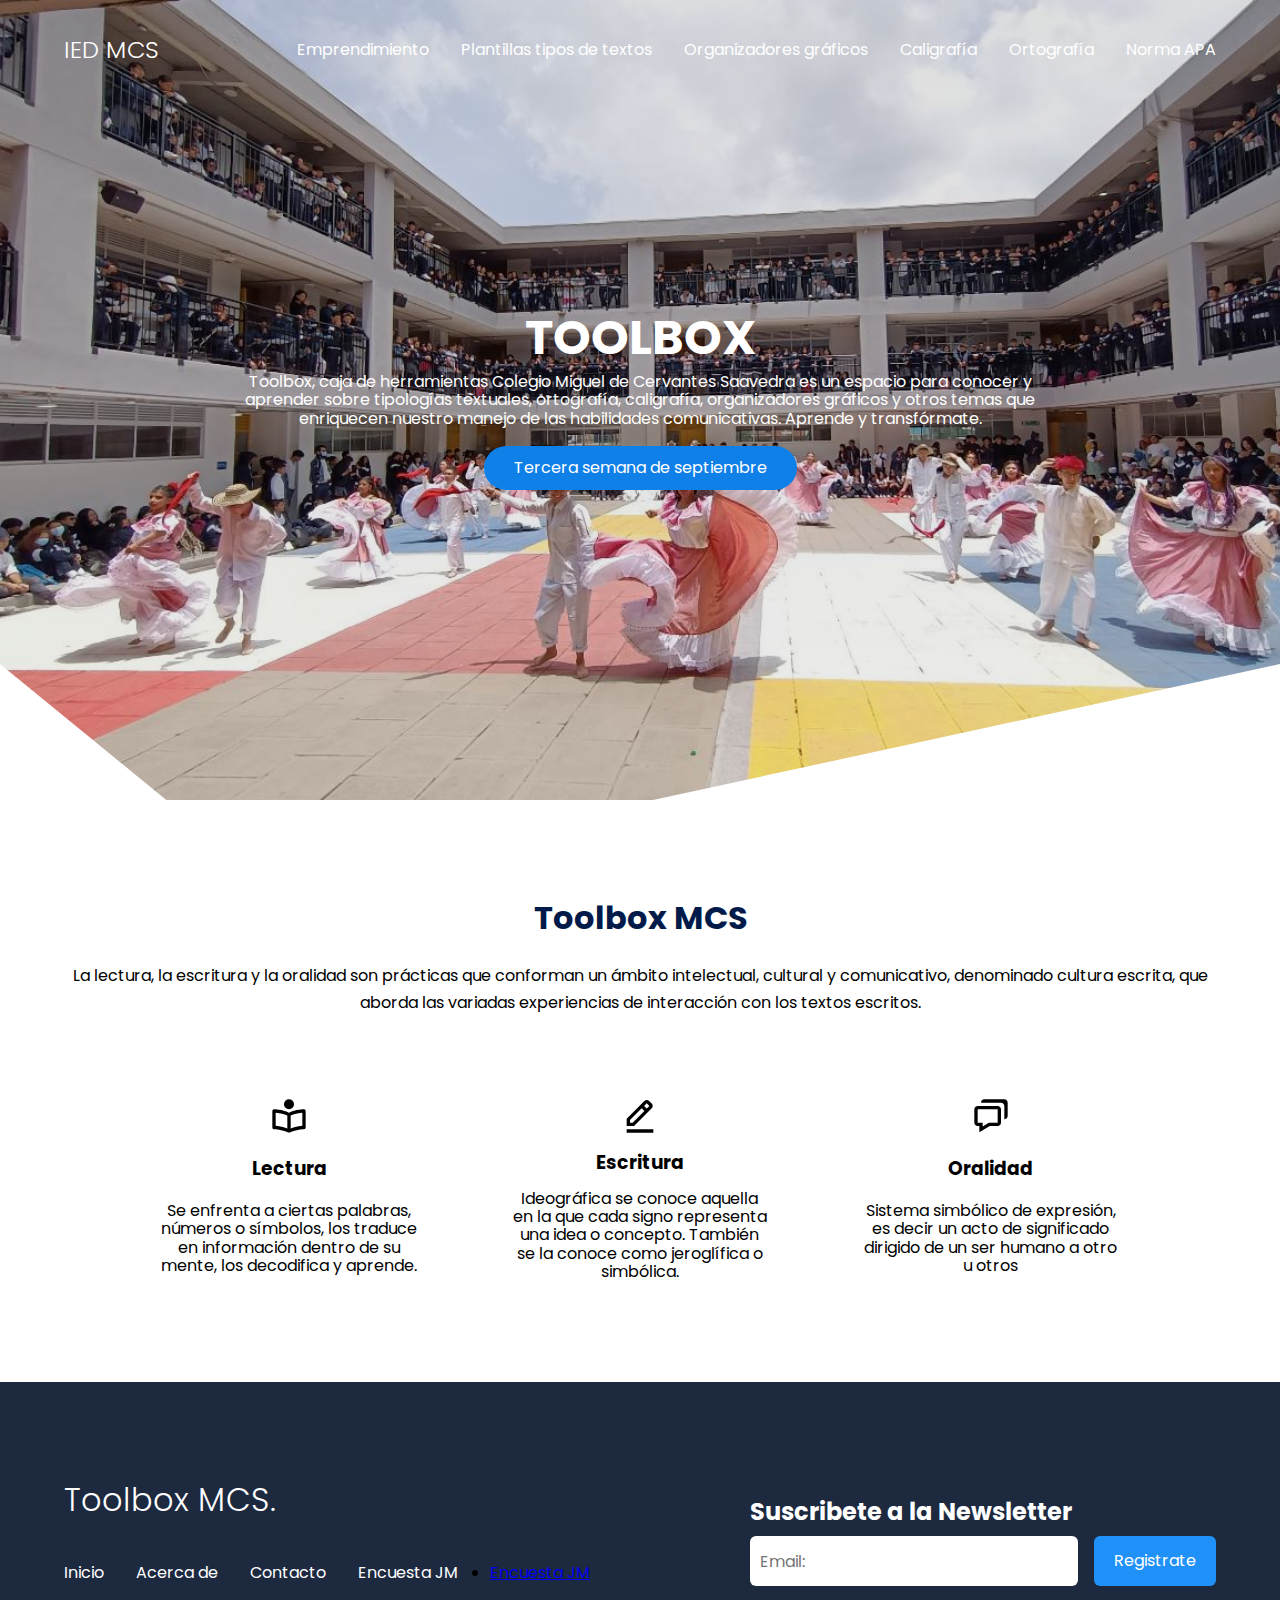
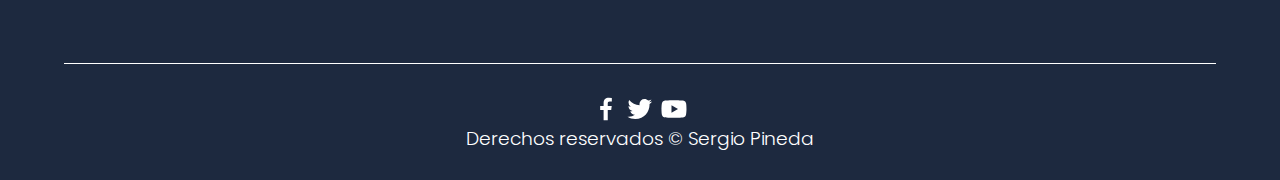
==== index.html @ 1129fce2 "Update index.html" ====
<!DOCTYPE html>
<html lang="es">

<head>
    <meta charset="UTF-8">
    <meta http-equiv="X-UA-Compatible" content="IE=edge">
    <meta name="viewport" content="width=device-width, initial-scale=1.0">
    <title>MCS Toolbox</title>
    <link rel="shortcut icon" href="./images/favicon.ico" type="image/x-icon">
    <link rel="stylesheet" href="./css/normalize.css">
    <link rel="stylesheet" href="./css/estilos.css">
    <link rel="stylesheet" href="./css/estilonav2.css">
        
</head>

<body>

    <header class="hero">
        <nav class="nav container">
            <div class="nav__logo">
                <h2 class="nav__title">IED MCS</h2>
                </div>

            <ul class="nav__link nav__link--menu">
                <li class="nav__items">
                 
		<li class="nav__items">
                    <a href="https://drive.google.com/file/d/1M4Hmr0wz4WWGDsFh67lprQT5qMFjl8t6/view?usp=sharing" class="nav__links" title="Entrepreneurship">Emprendimiento</a>
                </li>
		
		 <li class="nav__items">
                    <a href="./paginas/tiposdetexto.html" class="nav__links" title="Text types">Plantillas tipos de textos</a>
                </li>
		    
		<li class="nav__items">
                    <a href="./paginas/organizadores.html" class="nav__links" title="Graphic organizers" >Organizadores gráficos</a>
                </li>
		    
		<li class="nav__items">
                    <a href="https://drive.google.com/file/d/1VnGH9ucBHNoxlJ9oOllr2O_K7uevEwp2/view?usp=sharing" class="nav__links" title="Handwriting">Caligrafía</a>
                </li>
		    
		 <li class="nav__items">
                    <a href="https://drive.google.com/file/d/1o6JSTlOieGWg8UAKnen7BCKx9Femm-wr/view?usp=sharing" class="nav__links" title="Orthography" >Ortografía</a>
                </li>		    

		<li class="nav__items">
                    <a href="https://drive.google.com/file/d/1o6JSTlOieGWg8UAKnen7BCKx9Femm-wr/view?usp=sharing" class="nav__links" title="APA standard">Norma APA</a>
                </li>

                <img src="./images/close.svg" class="nav__close">
            </ul>

            <div class="nav__menu">
                <img src="./images/menu.svg" class="nav__img">
            </div>
        </nav>

        <section class="hero__container container">
            <h1 class="hero__title">TOOLBOX</h1>
            <p class="hero__paragraph">Toolbox, caja de herramientas Colegio Miguel de Cervantes Saavedra es un espacio para conocer y aprender sobre tipologías textuales, ortografía, caligrafía, organizadores gráficos y otros temas que enriquecen nuestro manejo de las habilidades comunicativas. Aprende y transfórmate.</p>
            <a href="https://youtu.be/tpNEwMJKXX8" class="cta">Tercera semana de septiembre</a>
        </section>
    </header>

    <main>
        <section class="container about">
            <h2 id="dos" class="subtitle">Toolbox MCS</h2>
            <p class="about__paragraph">La lectura, la escritura y la oralidad son prácticas que conforman un ámbito intelectual, cultural y comunicativo, denominado cultura escrita, que aborda
                                       las variadas experiencias de interacción con los textos escritos.</p>

            <div class="about__main">
                <article class="about__icons">
                    <img src="./images/shapes.svg" class="about__icon">
                    <h3 class="about__title">Lectura</h3>
                    <p class="about__paragrah">Se enfrenta a ciertas palabras, números o símbolos, los traduce en información dentro de su mente, los decodifica y aprende.</p>
                </article>

                <article class="about__icons">
                    <img src="./images/paint.svg" class="about__icon">
                    <h3 class="about__title">Escritura</h3>
                    <p class="about__paragrah">Ideográfica se conoce aquella en la que cada signo representa una idea o concepto. También se la conoce como jeroglífica o simbólica.</p>
                </article>

                <article class="about__icons">
                    <img src="./images/code.svg" class="about__icon">
                    <h3 class="about__title">Oralidad</h3>
                    <p class="about__paragrah">Sistema simbólico de expresión, es decir un acto de significado dirigido de un ser humano a otro u otros</p>
                </article>
            </div>
        </section>
    </main>

    <footer class="footer">
        <section class="footer__container container">
            <nav class="nav nav--footer">
                <h2 class="footer__title">Toolbox MCS.</h2>

                <ul class="nav__link nav__link--footer">
                    <li class="nav__items">
                        <a href="#" class="nav__links">Inicio</a>
                    </li>
                    <li class="nav__items">
                        <a href="#" class="nav__links">Acerca de</a>
                    </li>
                    <li class="nav__items">
                        <a href="https://www.facebook.com/CervantesIED" class="nav__links">Contacto</a>
                    </li>
                    <li class="nav__items">
                        <a href="https://drive.google.com/drive/folders/1P22Lfuv4Dfxz0ipXCypvNDdLYRqreiM9?usp=sharing" class="nav__links">Encuesta JM</a>
		    </li>
		    <li>
			<a href="https://drive.google.com/drive/folders/1vfbGb7O2bAz7282rOSH-zXD1gl_t_1X7?usp=sharing"nav__links">Encuesta JM</a>
		    </li>
                </ul>
            </nav>

            <form class="footer__form" action="https://formspree.io/f/mknkkrkj" method="POST">
                <h2 class="footer__newsletter">Suscribete a la Newsletter</h2>
                <div class="footer__inputs">
                    <input type="email" placeholder="Email:" class="footer__input" name="_replyto">
                    <input type="submit" value="Registrate" class="footer__submit">
                </div>
            </form>
        </section>

        <section class="footer__copy container">
            <div class="footer__social">
                <a href="https://www.facebook.com/CervantesIED" class="footer__icons"><img src="./images/facebook.svg" class="footer__img"></a>
                <a href="#" class="footer__icons"><img src="./images/twitter.svg" class="footer__img"></a>
                <a href="https://www.youtube.com/watch?v=6a03DtNA4YU&list=UULFdngsO3Puq1GNEjIs4Jpg5w" class="footer__icons"><img src="./images/youtube.svg" class="footer__img"></a>
            </div>

            <h3 class="footer__copyright">Derechos reservados &copy; Sergio Pineda</h3>
        </section>
    </footer>

    <script src="./js/slider.js"></script>
    <script src="./js/questions.js"></script>
    <script src="./js/menu.js"></script>
</body>

</html>
---- css/estilos.css ----
@import url('https://fonts.googleapis.com/css2?family=Poppins:wght@300;400;600;700&display=swap');

:root {
    --padding-container: 100px 0;
    --color-title: #001A49;
}
html {
    scroll-behavior: smooth;
}

body {
    font-family: 'Poppins', sans-serif;
}

.container {
    width: 90%;
    max-width: 1200px;
    margin: 0 auto;
    overflow: hidden;
    padding: var(--padding-container);
}

.hero {
    width: 100%;
    height: 100vh;
    min-height: 600px;
    max-height: 800px;
    position: relative;
    display: grid;
    grid-template-rows: 100px 1fr;
    color: #fff;
}

.hero::before {
    content: "";
    position: absolute;
    top: 0;
    left: 0;
    width: 100%;
    height: 100%;
    background-image: linear-gradient(180deg, #00000021 0%, #00000013 100%), url('../images/computer.jpeg');
    background-size: cover;
    clip-path: polygon(0 0, 100% 0, 100% 83%, 51% 100%, 13% 100%, 0 83%);
    z-index: -1;
}


/* Nav */

.nav {
    --padding-container: 0;
    height: 100%;
    display: flex;
    align-items: center;
}

.nav__title {
    font-weight: 300;
}

.nav__link {
    margin-left: auto;
    padding: 0;
    display: grid;
    grid-auto-flow: column;
    grid-auto-columns: max-content;
    gap: 2em;
}

.nav__items {
    list-style: none;
    font-size: 16px;
}

.nav__links {
    color: #fff;
    text-decoration: none;
}



.nav__links > ul > li {
        float:left; 
}


.nav li a:hover {
    background-color: rgb(250, 226, 87);
}

.nav__menu {
    margin-left: auto;
    cursor: pointer;
    display: none;
}

.nav__img {
    display: block;
    width: 30px;
}


.nav__close {
    display: var(--show, none);
}


/* Hero container */

.hero__container {
    max-width: 800px;
    --padding-container: 0;
    display: grid;
    grid-auto-rows: max-content;
    align-content: center;
    gap: 0.5em;
    padding-bottom: 100px;
    text-align: center;
}

.hero__title {
    font-size: 3rem;
}

.hero__paragraph {
    margin-bottom: 10px;
}

.cta {
    display: inline-block;
    background-color: #1080e9;
    justify-self: center;
    color: #fff;
    text-decoration: none;
    padding: 13px 30px;
    border-radius: 32px;
}

/* About */

.about {
    text-align: center;
}

.subtitle {
    color: var(--color-title);
    font-size: 2rem;
    margin-bottom: 25px;
}


.about__paragraph {
    line-height: 1.7;
}

.about__main {
    padding-top: 80px;
    display: grid;
    width: 90%;
    margin: 0 auto;
    gap: 1em;
    overflow: hidden;
    grid-template-columns: repeat(auto-fit, minmax(260px, auto));
}


.about__icons {
    display: grid;
    gap: 1em;
    justify-items: center;
    width: 260px;
    overflow: hidden;
    margin: 0 auto;
}

.about__icon {
    width: 40px;
}

/* Knowledge */

.knowledge {
    background-color: #e5e5f7;
    background-image: radial-gradient(#444cf7 0.5px, transparent 0.5px), radial-gradient(#444cf7 0.5px, #e5e5f7 0.5px);
    background-size: 20px 20px;
    background-position: 0 0, 10px 10px;
    overflow: hidden;
}

.knowledge__container{
    display: grid;
    grid-template-columns: 1fr 1fr;
    gap: 1em;
    align-items: center;
}

.knowledge__picture{
    max-width: 500px;
}

.knowledge__paragraph{
    line-height: 1.7;
    margin-bottom: 15px;
}

.knowledge__img{
    width: 100%;
    display: block;
}

/* price */

.price{
    text-align: center;
}

.price__table{
    padding-top: 60px;
    display: flex;
    flex-wrap: wrap;
    gap: 2.5em;
    justify-content: space-evenly;
    align-items: center;
}

.price__element{
    background-color: #e5e5f7;
    text-align: center;
    border-radius: 10px;
    width: 330px;
    padding: 40px;
    --color-plan: #696871;
    --color-price: #1D293F;
    --bg-cta: #fff;
    --color-cta: #5454D4;
    --color-items: #696871;
}

.price__element--best{
    width: 370px;
    padding: 60px 40px;
    background-color: #FF7143;
    --color-plan: rgb(255 255 255 / 75%);
    --color-price: #fff;
    --bg-cta: #9F3919;
    --color-cta: #FFF;
    --color-items: #fff;
}


.price__name{
    color: var(--color-plan);
    margin-bottom: 15px;
    font-weight: 300;
}

.price__price{
    font-size: 2.5rem;
    color: var(--color-price);
}

.price__items{
    margin-top: 35px;
    display: grid;
    gap: 1em;
    font-weight: 300;
    font-size: 1.2rem;
    margin-bottom: 50px;
    color: var(--color-items);
}

.price__cta{
    display: block;
    padding: 20px 0;
    border-radius: 10px;
    text-decoration: none;
    background-color: var(--bg-cta);
    font-weight: 600;
    color: var(--color-cta);
    box-shadow: 0 0 1px rgba(0, 0, 0, .5);
}

/* Testimony */

.testimony{
    background-color: #e5e5f7;
}

.testimony__container{
    display: grid;
    grid-template-columns: 50px 1fr 50px;
    gap: 1em;
    align-items: center;
}

.testimony__body{
    display: grid;
    grid-template-columns: 1fr max-content;
    justify-content: space-between;
    align-items: center;
    gap: 2em;
    grid-column: 2/3;
    grid-row: 1/2;
    opacity: 0;
    pointer-events: none;
}


.testimony__body--show{
    pointer-events: unset;
    opacity: 1;
    transition: opacity 1.5s ease-in-out;
}

.testimony__img{
    width: 250px;
    height: 250px;
    border-radius: 50%;
    object-fit: cover;
    object-position: 50% 30%;
}

.testimony__texts{
    max-width: 700px;
}

.testimony__course{
    background-color: royalblue;
    color: #fff;
    display: inline-block;
    padding: 5px;
}

.testimony__arrow{
    width: 90%;
    cursor: pointer;
}

/* Questions */

.questions{
    text-align: center;
}

.questions__container{
    display: grid;
    gap: 2em;
    padding-top: 50px;
    padding-bottom: 100px;
}

.questions__padding{
    padding: 0;
    transition: padding .3s;
    border: 1px solid #5454D4;
    border-radius: 6px;
}

.questions__padding--add{
    padding-bottom: 30px;
}

.questions__answer{
    padding: 0 30px 0;
    overflow: hidden;
}

.questions__title{
    text-align: left;
    display: flex;
    font-size: 20px;
    padding: 30px 0 30px;
    cursor: pointer;
    color: var(--color-title);
    justify-content: space-between;
}

.questions__arrow{
    border-radius: 50%;
    background-color: var(--color-title);
    width: 25px;
    height: 25px;
    display: flex;
    justify-content: center;
    align-items: center;
    align-self: flex-end;
    margin-left: 10px;
    transition:  transform .3s;
}

.questions__arrow--rotate{
    transform: rotate(180deg);
}

.questions__show{
    text-align: left;
    height: 0;
    transition: height .3s;
}

.questions__img{
    display: block;
}

.questions__copy{
    width: 60%;
    margin: 0 auto;
    margin-bottom: 30px;
}

/* Footer */

.footer{
    background-color: #1D293F;
}

.footer__title{
    font-weight: 300;
    font-size: 2rem;
    margin-bottom: 30px;
}

.footer__title, .footer__newsletter{
    color: #fff;
}


.footer__container{
    display: flex;
    justify-content: space-between;
    align-items: center;
    border-bottom: 1px solid #fff;
    padding-bottom: 60px;
}

.nav--footer{
    padding-bottom: 20px;
    display: grid;
    gap: 1em;
    grid-auto-flow: row;
    height: 100%;
}

.nav__link--footer{
    display: flex;
    margin: 0;
    margin-right: 20px;
    flex-wrap: wrap;
}

.footer__inputs{
    margin-top: 10px;
    display: flex;
    overflow: hidden;
}

.footer__input{
    background-color: #fff;
    height: 50px;
    display: block;
    padding-left: 10px;
    border-radius: 6px;
    font-size: 1rem;
    outline: none;
    border: none;
    margin-right: 16px;
}

.footer__submit{
    margin-left: auto;
    display: inline-block;
    height: 50px;
    padding: 0 20px ;
    background-color: #2091F9;
    border: none;
    font-size: 1rem;
    color: #fff;
    border-radius: 6px;
    cursor: pointer;
}

.footer__copy{
    --padding-container: 30px 0;
    text-align: center;
    color: #fff;
}

.footer__copyright{
    font-weight: 300;
}

.footer__icons{
    margin-bottom: 10px;
}

.footer__img{
    width: 30px;
}

/* Media queries */

@media (max-width:800px){
    .nav__menu{
        display: block;
    }

    .nav__link--menu{
        position: fixed;
        background-color: #000;
        top: 0;
        left: 0;
        height: 100%;
        width: 100%;
        display: flex;
        flex-direction: column;
        justify-content: space-evenly;
        align-items: center;
        z-index: 100;
        opacity: 0;
        pointer-events: none;
        transition: .7s opacity;
    }

    .nav__link--show{
        --show: block;
        opacity:1 ;
        pointer-events: unset;
    }

    .nav__close{
        position: absolute;
        top: 30px;
        right: 30px;
        width: 30px;
        cursor: pointer;
    }

    .hero__title{
        font-size: 2.5rem;
    }


    .about__main{
        gap: 2em;
    }

    .about__icons:last-of-type{
        grid-column: 1/-1;
    }


    .knowledge__container{
        grid-template-columns: 1fr;
        grid-template-rows: max-content 1fr;
        gap: 3em;
        text-align: center;
    }

    .knowledge__picture{
        grid-row: 1/2;
        justify-self: center;
    }

    .testimony__container{
        grid-template-columns: 30px 1fr 30px;
    }

    .testimony__body{
        grid-template-columns: 1fr;
        grid-template-rows: max-content max-content;
        gap: 3em;
        justify-items:center ;
    }


    .testimony__img{
        width: 200px;
        height: 200px;
        
    }

    .questions__copy{
        width: 100%;
    }

    .footer__container{
        flex-wrap: wrap;
    }

    .nav--footer{
        width: 100%;
        justify-items: center;
    }

    .nav__link--footer{
        width: 100%;
        justify-content: space-evenly;
        margin: 0;
    }

    .footer__form{
        width: 100%;
        justify-content: space-evenly;
    }

    .footer__input{
        flex: 1;
    }

}

@media (max-width:600px){
    .hero__title{
        font-size: 2rem;
    }

    .hero__paragraph{
        font-size: 1rem;
    }

    .subtitle{
        font-size: 1.8rem;
    }

    .price__element{
        width: 90%;
    }

    .price__element--best{
        width: 90%;
        /* padding: 40px; */
    }

    .price__price{
        font-size: 2rem;
    }

    .testimony{
        --padding-container: 60px 0;
    }

    .testimony__container{
        grid-template-columns: 28px 1fr 28px;
        gap: .9em;
    }

    .testimony__arrow{
        width: 100%;
    }

    .testimony__course{
        margin-top: 15px;
    }

    .questions__title{
        font-size: 1rem;
    }

    .footer__title{
        justify-self: start;
        margin-bottom: 15px;
    }

    .nav--footer{
        padding-bottom: 60px;
    }

    .nav__link--footer{
        justify-content: space-between;
    }

    .footer__inputs{
        flex-wrap: wrap;
    }

    .footer__input{
        flex-basis: 100%;
        margin: 0;
        margin-bottom: 16px;
    }

    .footer__submit{
        margin-right: auto;
        margin-left: 0;
        

        /* 
        margin:0;
        width: 100%;
        */
    }
}
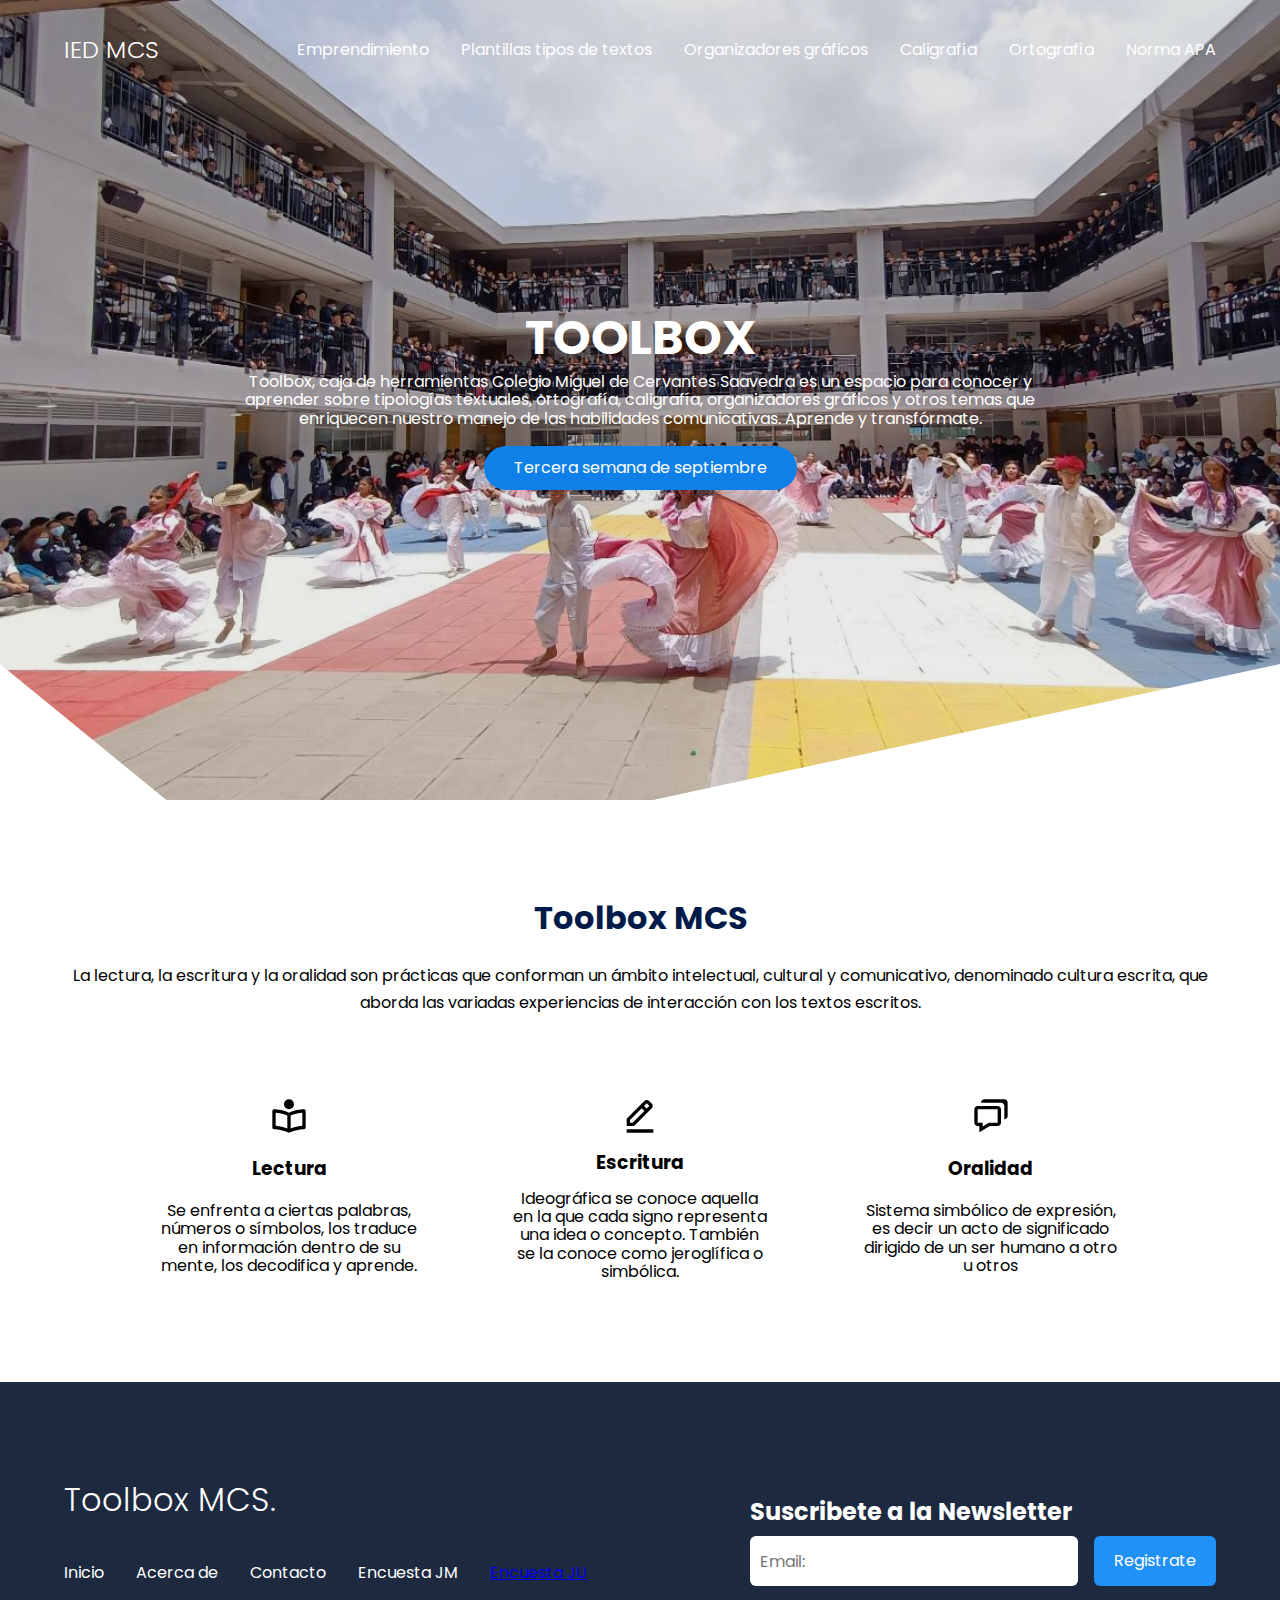
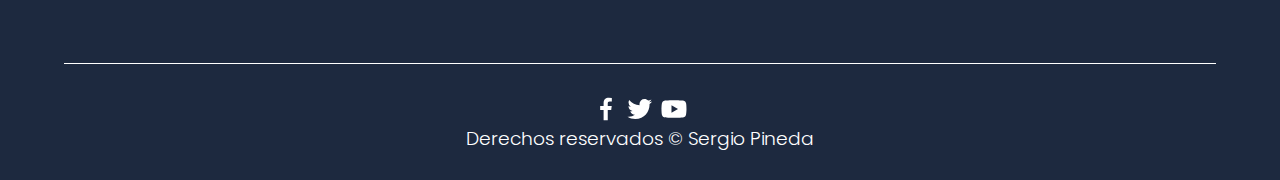
==== commit 2455ce85: "Update index.html" ====
--- a/index.html
+++ b/index.html
@@ -109,8 +109,8 @@
                     <li class="nav__items">
                         <a href="https://drive.google.com/drive/folders/1P22Lfuv4Dfxz0ipXCypvNDdLYRqreiM9?usp=sharing" class="nav__links">Encuesta JM</a>
 		    </li>
-		    <li>
-			<a href="https://drive.google.com/drive/folders/1vfbGb7O2bAz7282rOSH-zXD1gl_t_1X7?usp=sharing"nav__links">Encuesta JM</a>
+		    <li class="nav__items">
+			<a href="https://drive.google.com/drive/folders/1vfbGb7O2bAz7282rOSH-zXD1gl_t_1X7?usp=sharing"nav__links">Encuesta JU</a>
 		    </li>
                 </ul>
             </nav>
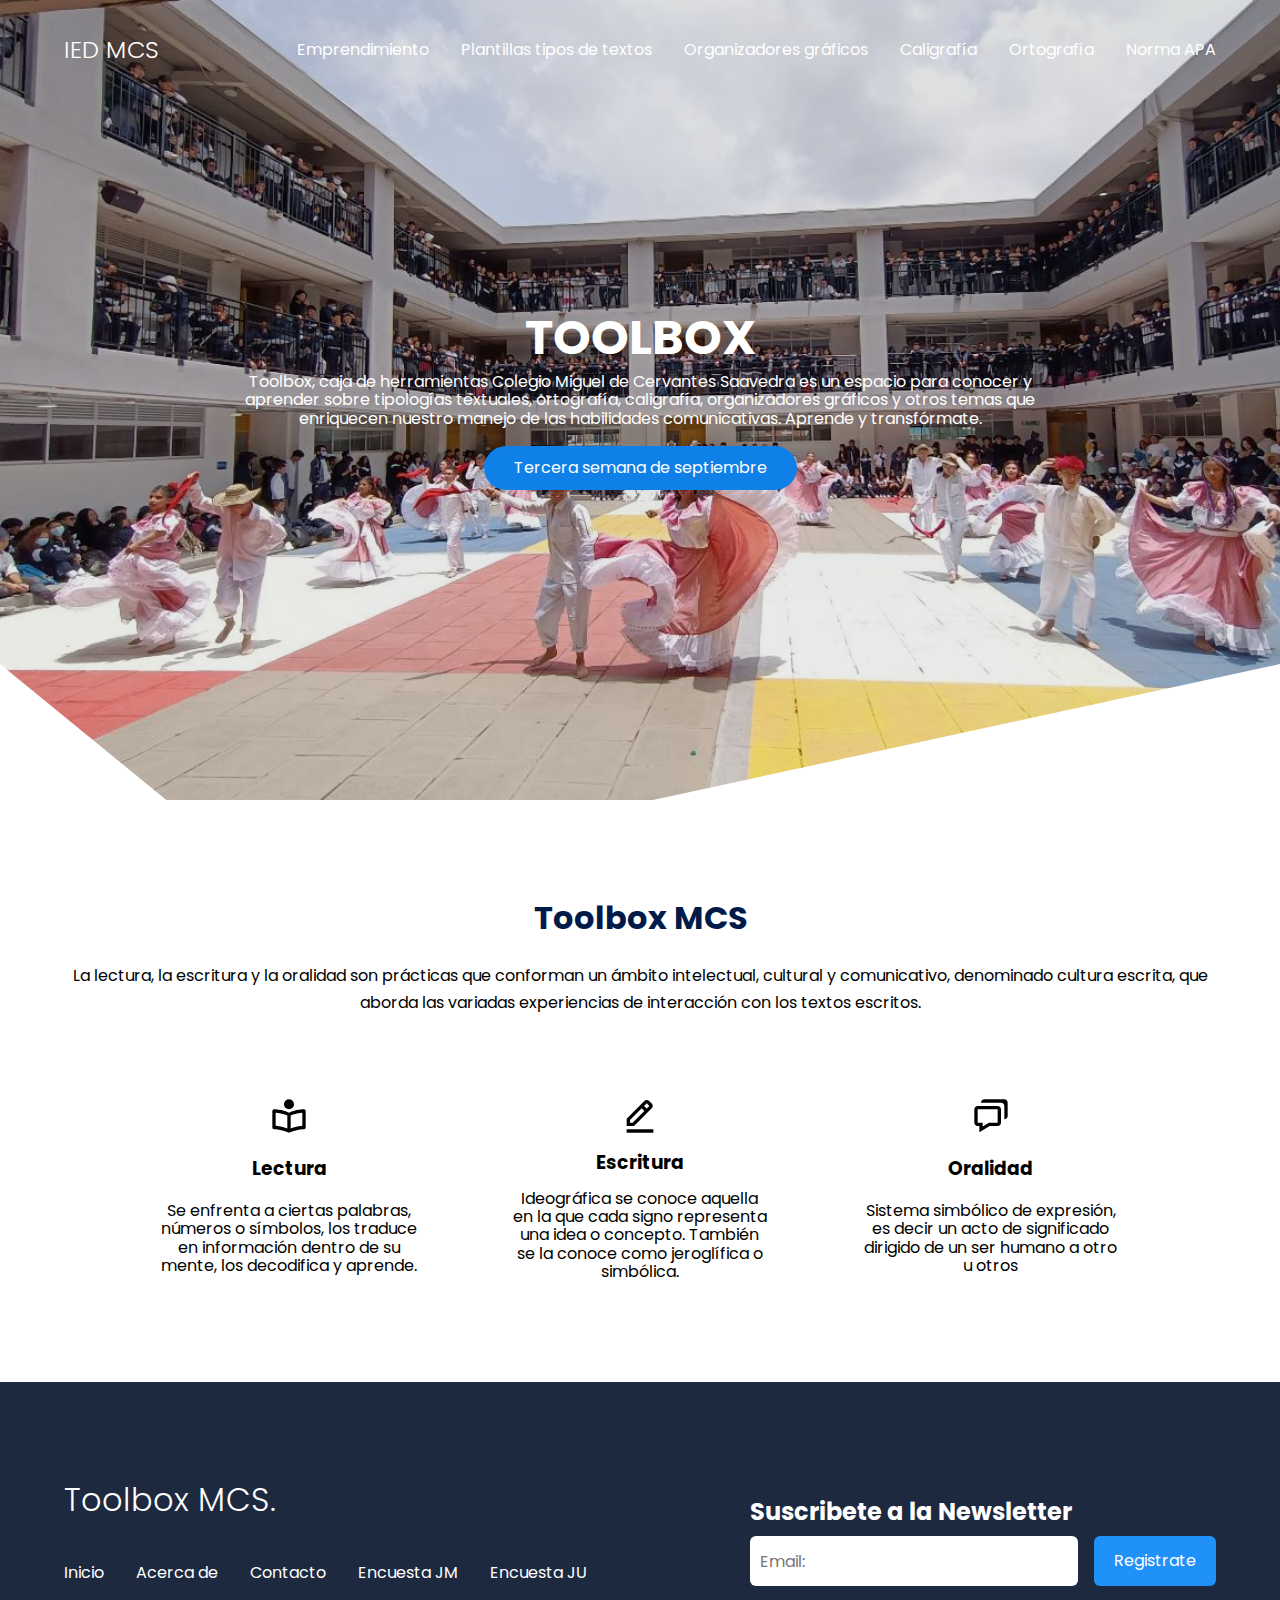
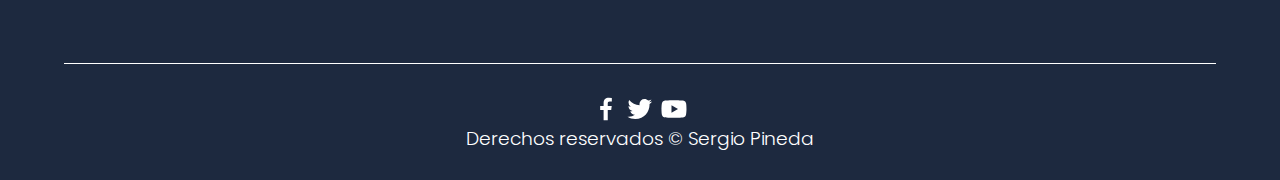
==== commit d09022c7: "Update index.html" ====
--- a/index.html
+++ b/index.html
@@ -110,7 +110,7 @@
                         <a href="https://drive.google.com/drive/folders/1P22Lfuv4Dfxz0ipXCypvNDdLYRqreiM9?usp=sharing" class="nav__links">Encuesta JM</a>
 		    </li>
 		    <li class="nav__items">
-			<a href="https://drive.google.com/drive/folders/1vfbGb7O2bAz7282rOSH-zXD1gl_t_1X7?usp=sharing"nav__links">Encuesta JU</a>
+			<a href="https://drive.google.com/drive/folders/1vfbGb7O2bAz7282rOSH-zXD1gl_t_1X7?usp=sharing" class="nav__links">Encuesta JU</a>
 		    </li>
                 </ul>
             </nav>
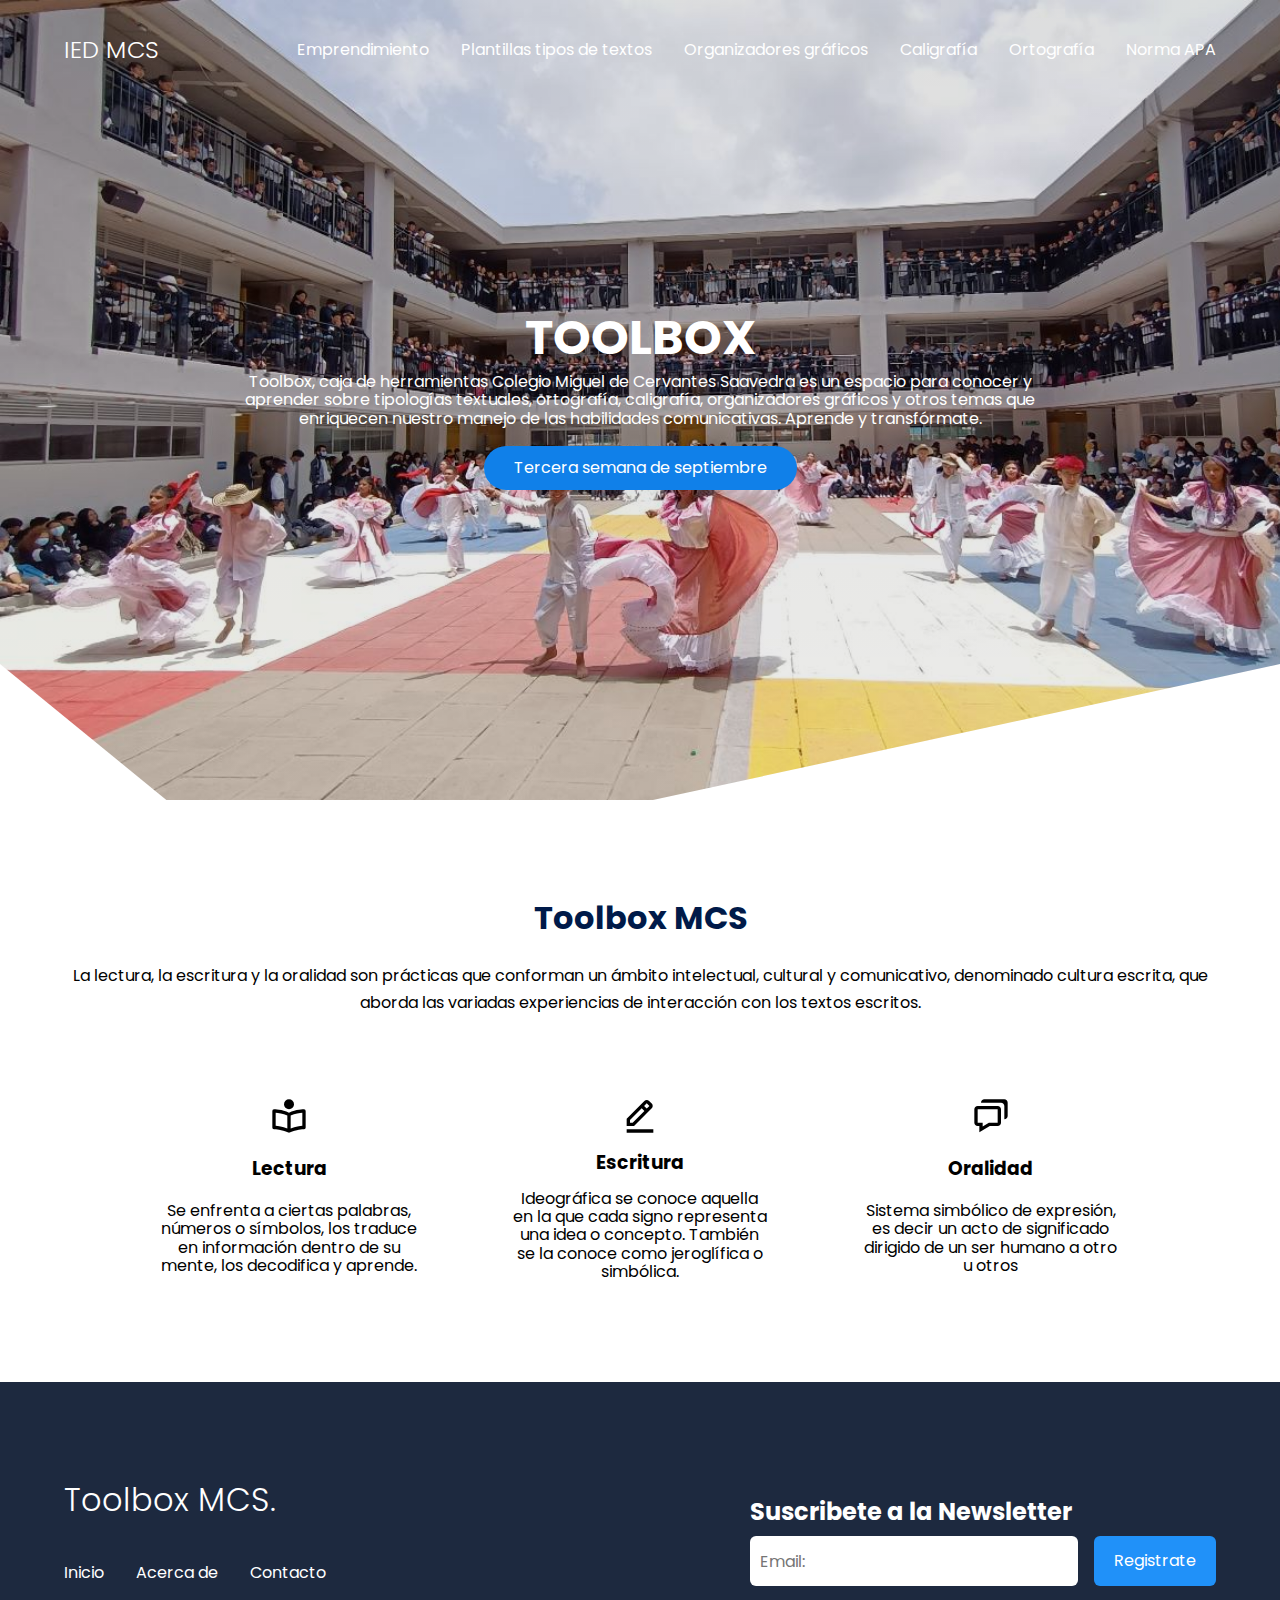
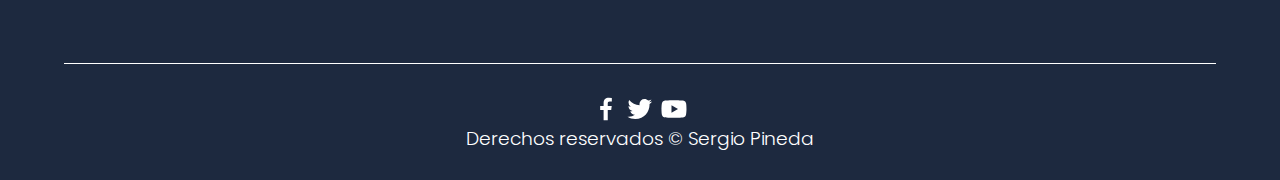
==== commit 4a0d55c3: "Update index.html" ====
--- a/index.html
+++ b/index.html
@@ -106,12 +106,6 @@
                     <li class="nav__items">
                         <a href="https://www.facebook.com/CervantesIED" class="nav__links">Contacto</a>
                     </li>
-                    <li class="nav__items">
-                        <a href="https://drive.google.com/drive/folders/1P22Lfuv4Dfxz0ipXCypvNDdLYRqreiM9?usp=sharing" class="nav__links">Encuesta JM</a>
-		    </li>
-		    <li class="nav__items">
-			<a href="https://drive.google.com/drive/folders/1vfbGb7O2bAz7282rOSH-zXD1gl_t_1X7?usp=sharing" class="nav__links">Encuesta JU</a>
-		    </li>
                 </ul>
             </nav>
 
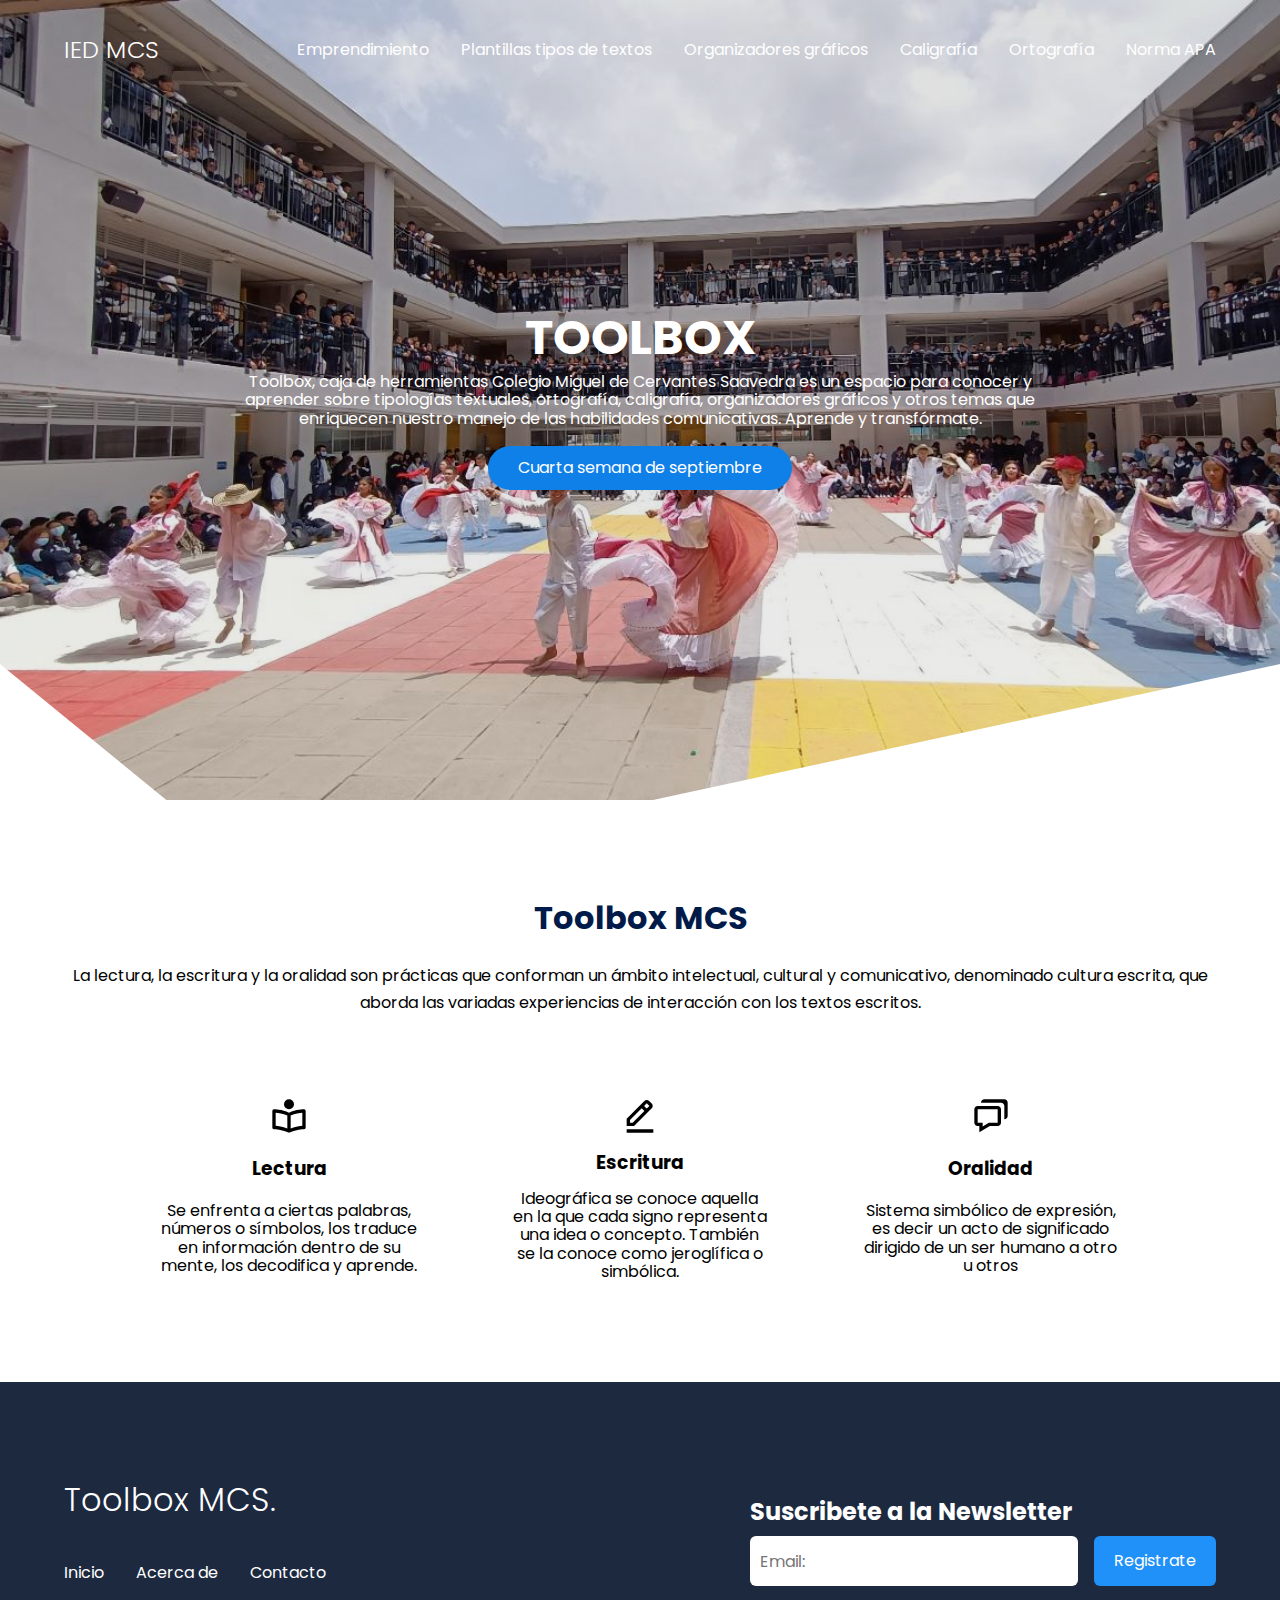
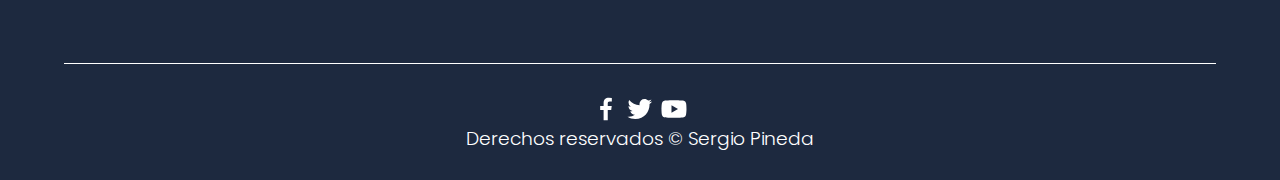
==== commit c11f3273: "Update index.html" ====
--- a/index.html
+++ b/index.html
@@ -59,7 +59,7 @@
         <section class="hero__container container">
             <h1 class="hero__title">TOOLBOX</h1>
             <p class="hero__paragraph">Toolbox, caja de herramientas Colegio Miguel de Cervantes Saavedra es un espacio para conocer y aprender sobre tipologías textuales, ortografía, caligrafía, organizadores gráficos y otros temas que enriquecen nuestro manejo de las habilidades comunicativas. Aprende y transfórmate.</p>
-            <a href="https://youtu.be/tpNEwMJKXX8" class="cta">Tercera semana de septiembre</a>
+            <a href="https://youtu.be/N4fV5P7HbqE" class="cta">Cuarta semana de septiembre</a>
         </section>
     </header>
 
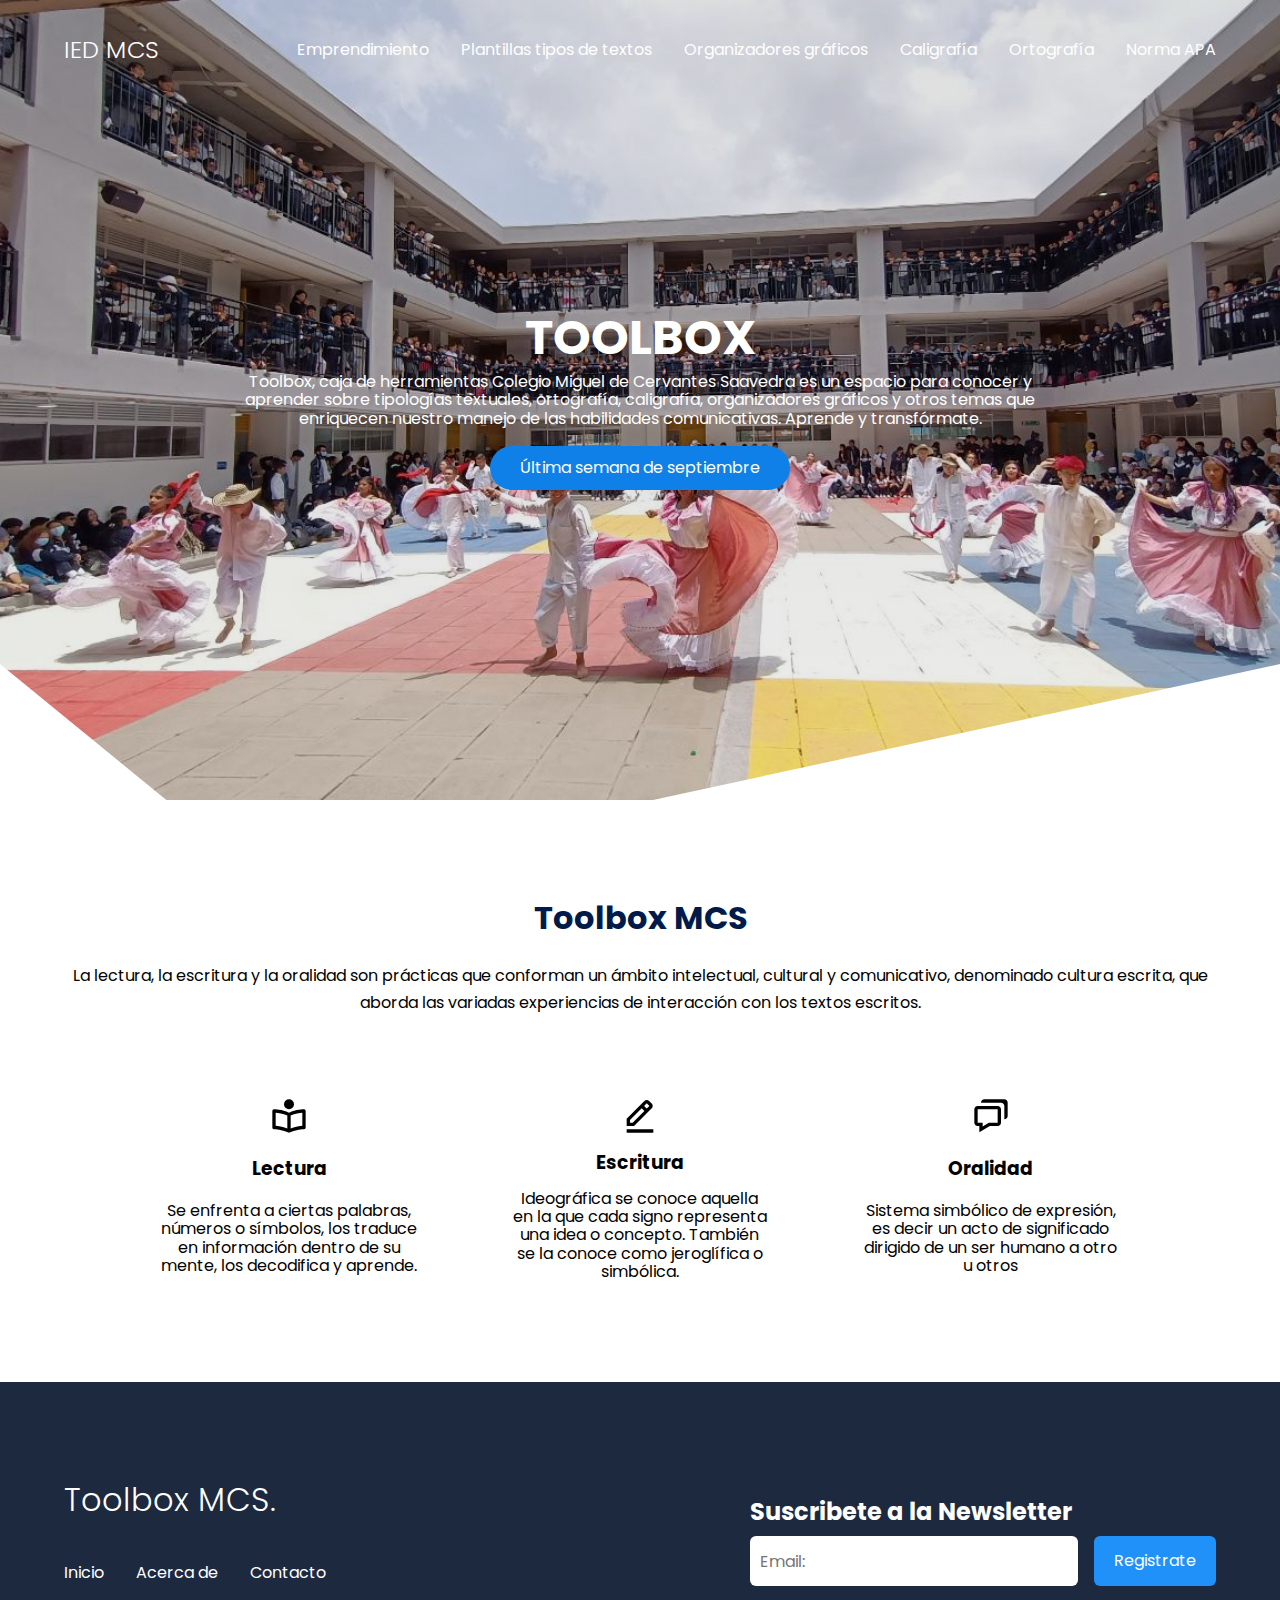
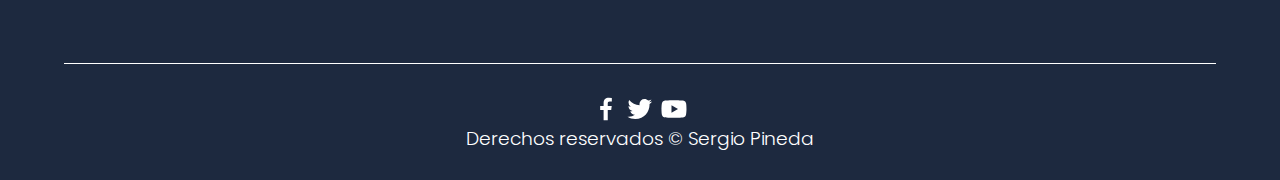
==== commit e492e92e: "Update index.html" ====
--- a/index.html
+++ b/index.html
@@ -59,7 +59,7 @@
         <section class="hero__container container">
             <h1 class="hero__title">TOOLBOX</h1>
             <p class="hero__paragraph">Toolbox, caja de herramientas Colegio Miguel de Cervantes Saavedra es un espacio para conocer y aprender sobre tipologías textuales, ortografía, caligrafía, organizadores gráficos y otros temas que enriquecen nuestro manejo de las habilidades comunicativas. Aprende y transfórmate.</p>
-            <a href="https://youtu.be/N4fV5P7HbqE" class="cta">Cuarta semana de septiembre</a>
+            <a href="https://youtu.be/M63RVoWed9M" class="cta">Última semana de septiembre</a>
         </section>
     </header>
 
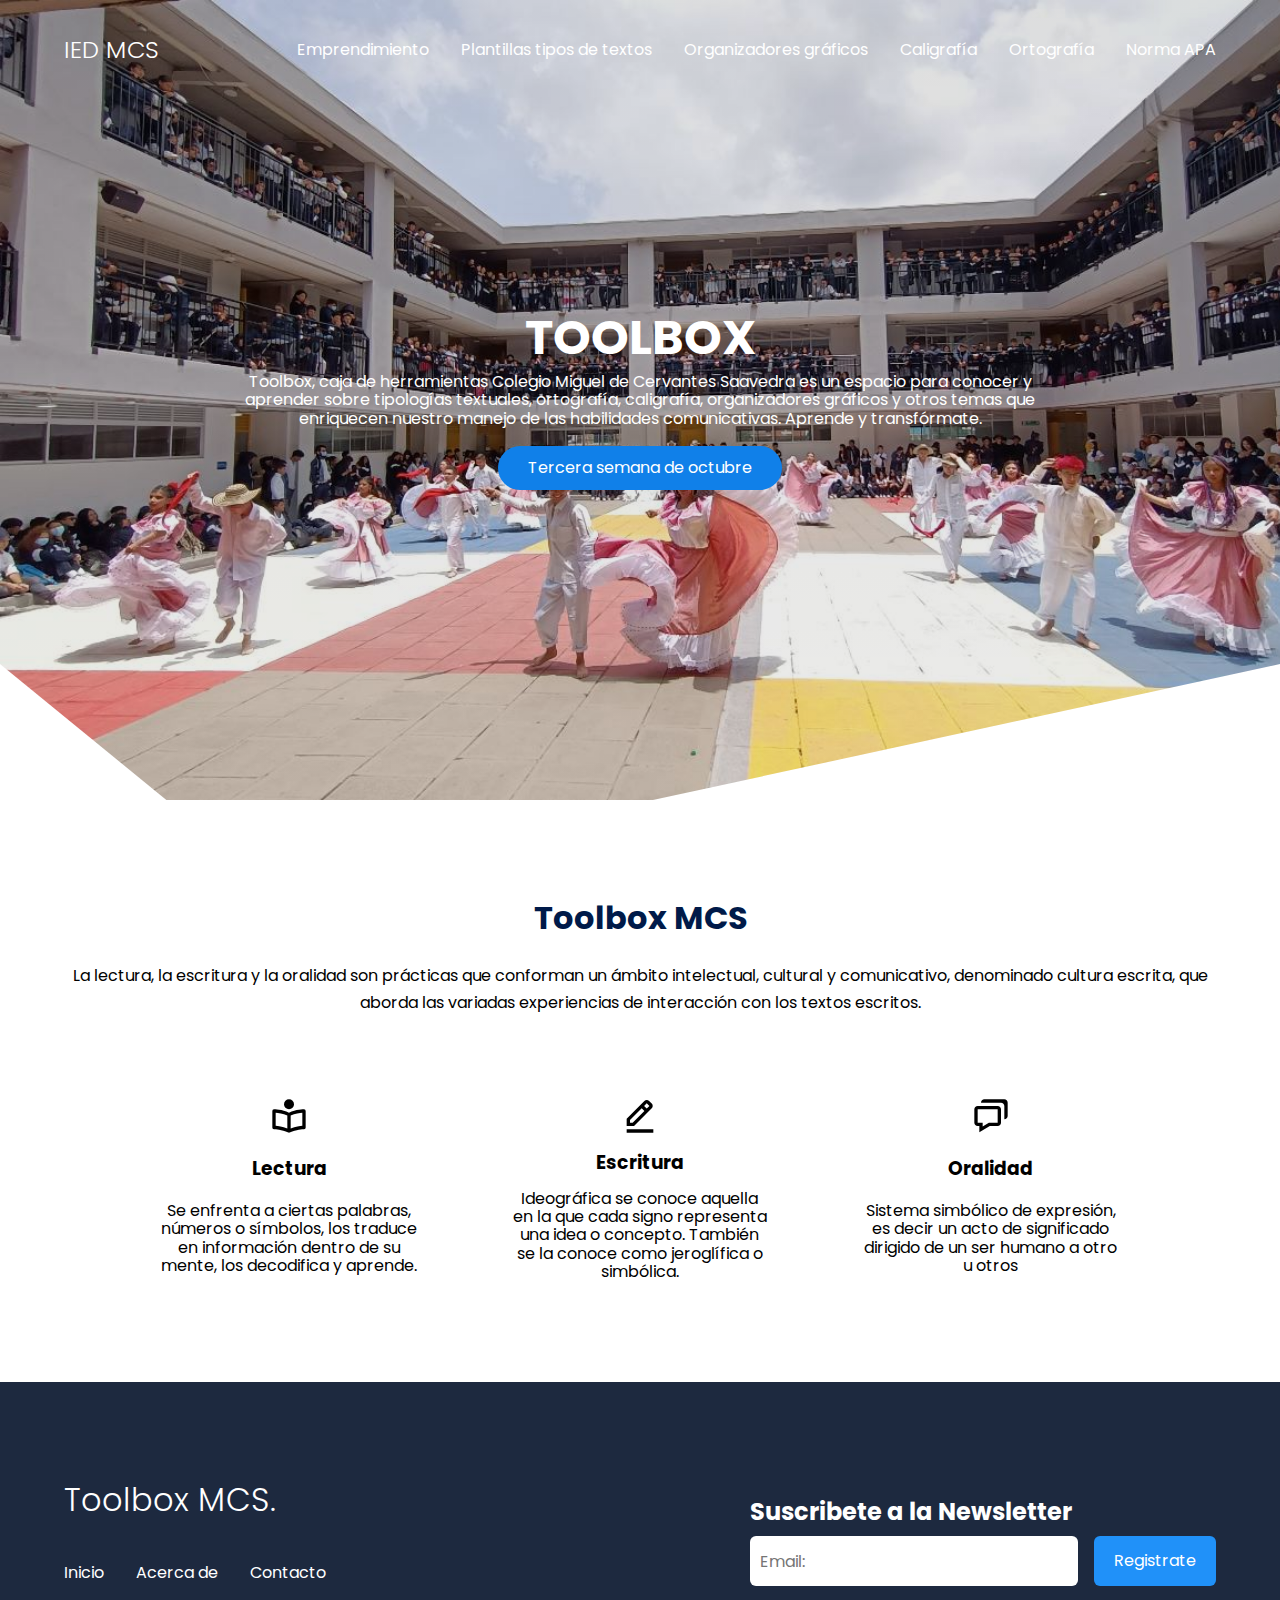
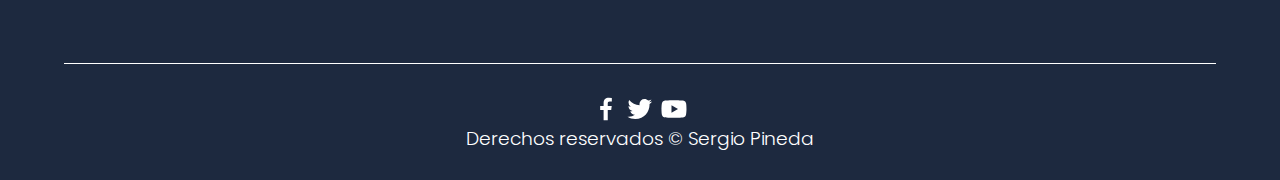
==== commit e70dc33c: "Update index.html" ====
--- a/index.html
+++ b/index.html
@@ -59,7 +59,7 @@
         <section class="hero__container container">
             <h1 class="hero__title">TOOLBOX</h1>
             <p class="hero__paragraph">Toolbox, caja de herramientas Colegio Miguel de Cervantes Saavedra es un espacio para conocer y aprender sobre tipologías textuales, ortografía, caligrafía, organizadores gráficos y otros temas que enriquecen nuestro manejo de las habilidades comunicativas. Aprende y transfórmate.</p>
-            <a href="https://youtu.be/M63RVoWed9M" class="cta">Última semana de septiembre</a>
+            <a href="https://youtu.be/aWkTqyY5SZk" class="cta">Tercera semana de octubre</a>
         </section>
     </header>
 
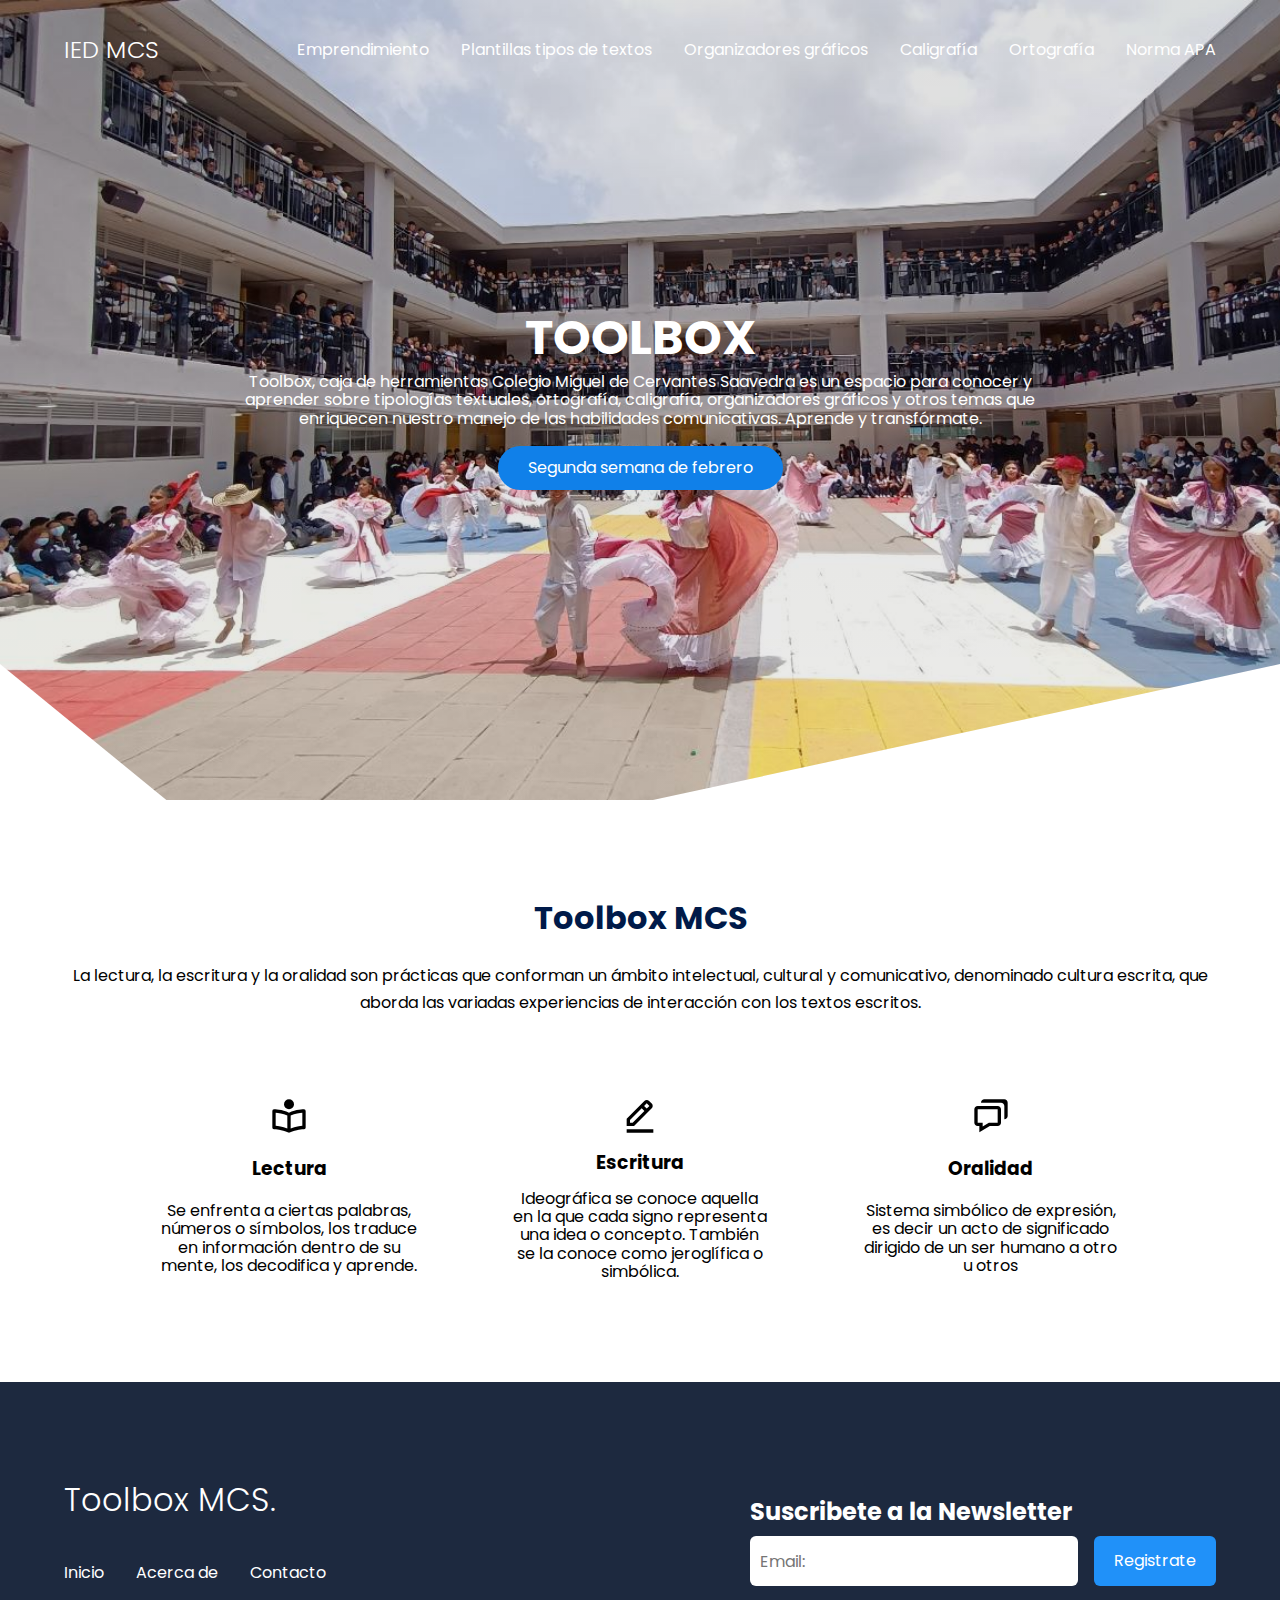
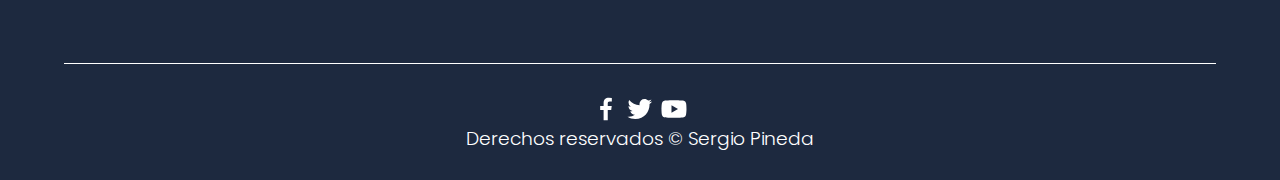
==== commit e2961570: "Update index.html" ====
--- a/index.html
+++ b/index.html
@@ -59,7 +59,7 @@
         <section class="hero__container container">
             <h1 class="hero__title">TOOLBOX</h1>
             <p class="hero__paragraph">Toolbox, caja de herramientas Colegio Miguel de Cervantes Saavedra es un espacio para conocer y aprender sobre tipologías textuales, ortografía, caligrafía, organizadores gráficos y otros temas que enriquecen nuestro manejo de las habilidades comunicativas. Aprende y transfórmate.</p>
-            <a href="https://youtu.be/aWkTqyY5SZk" class="cta">Tercera semana de octubre</a>
+            <a href="https://www.youtube.com/watch?v=H3bQ-cgM1K4" class="cta">Segunda semana de febrero</a>
         </section>
     </header>
 
